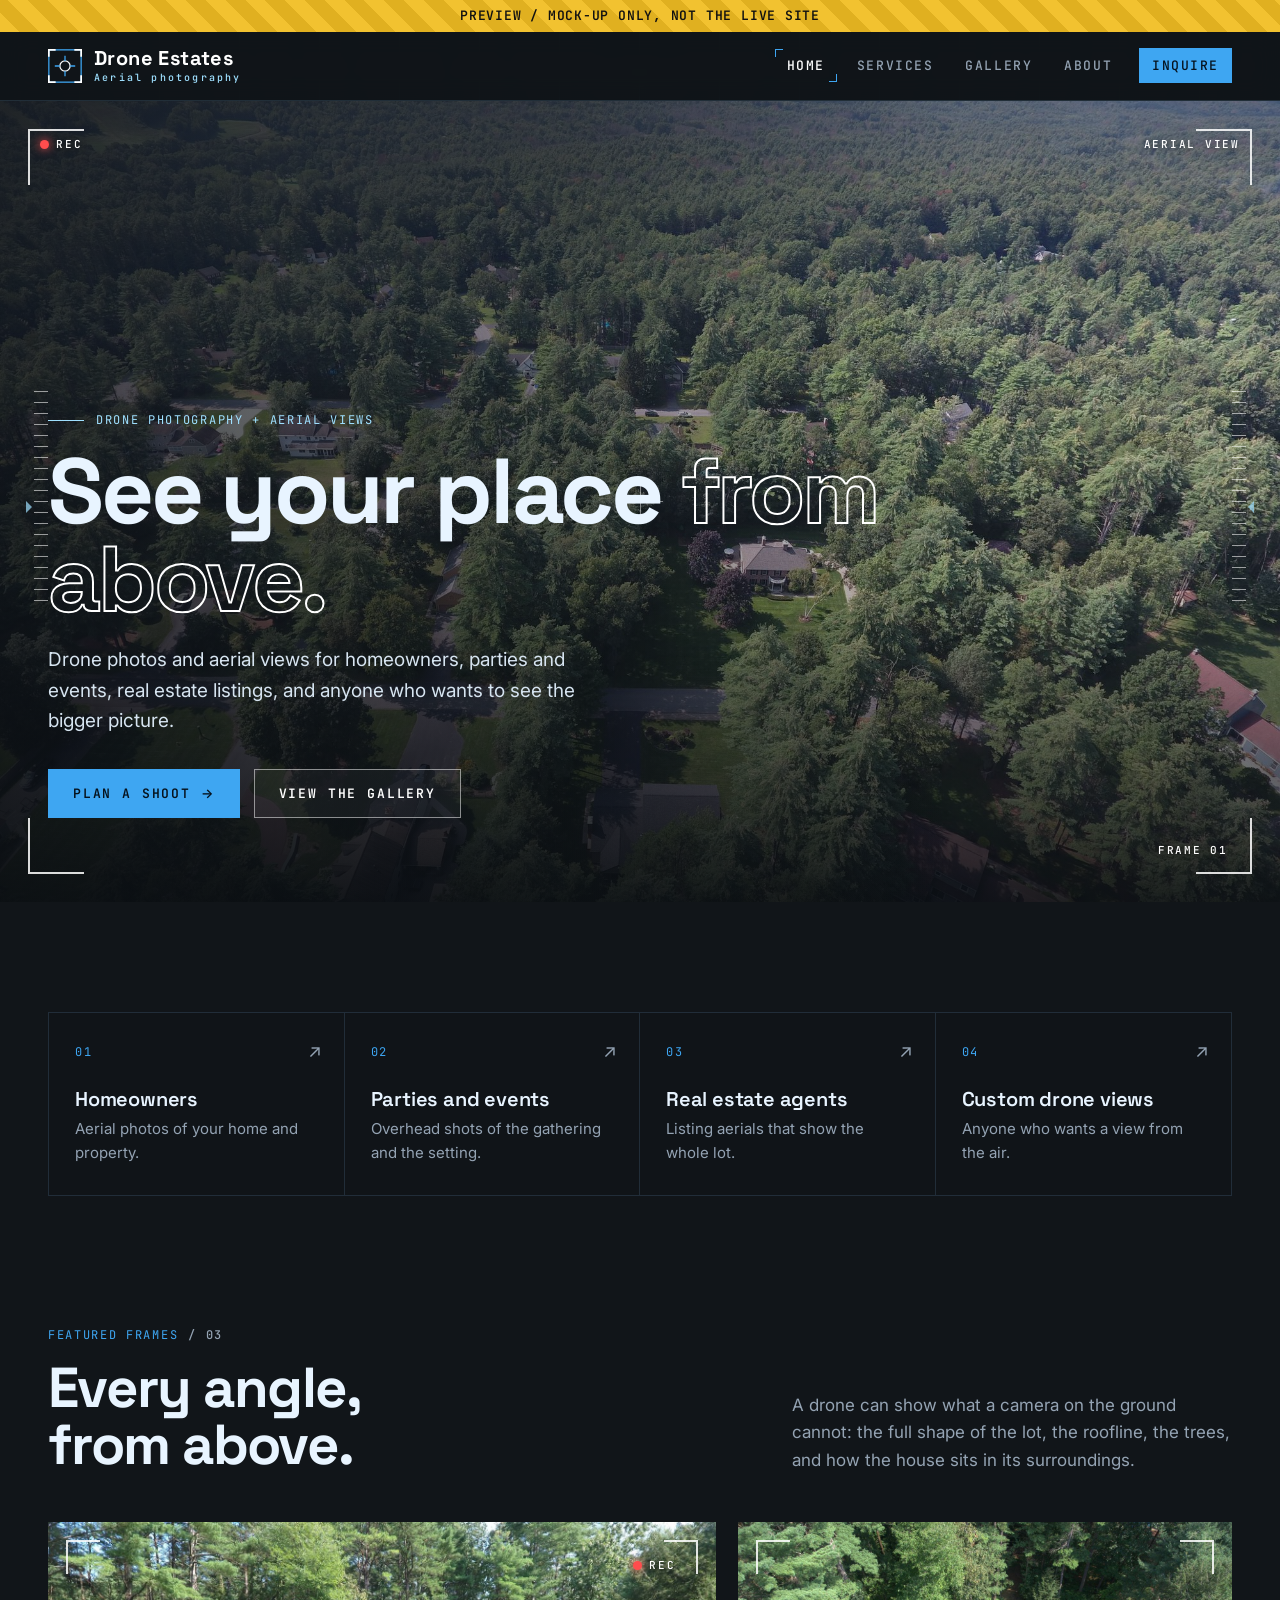
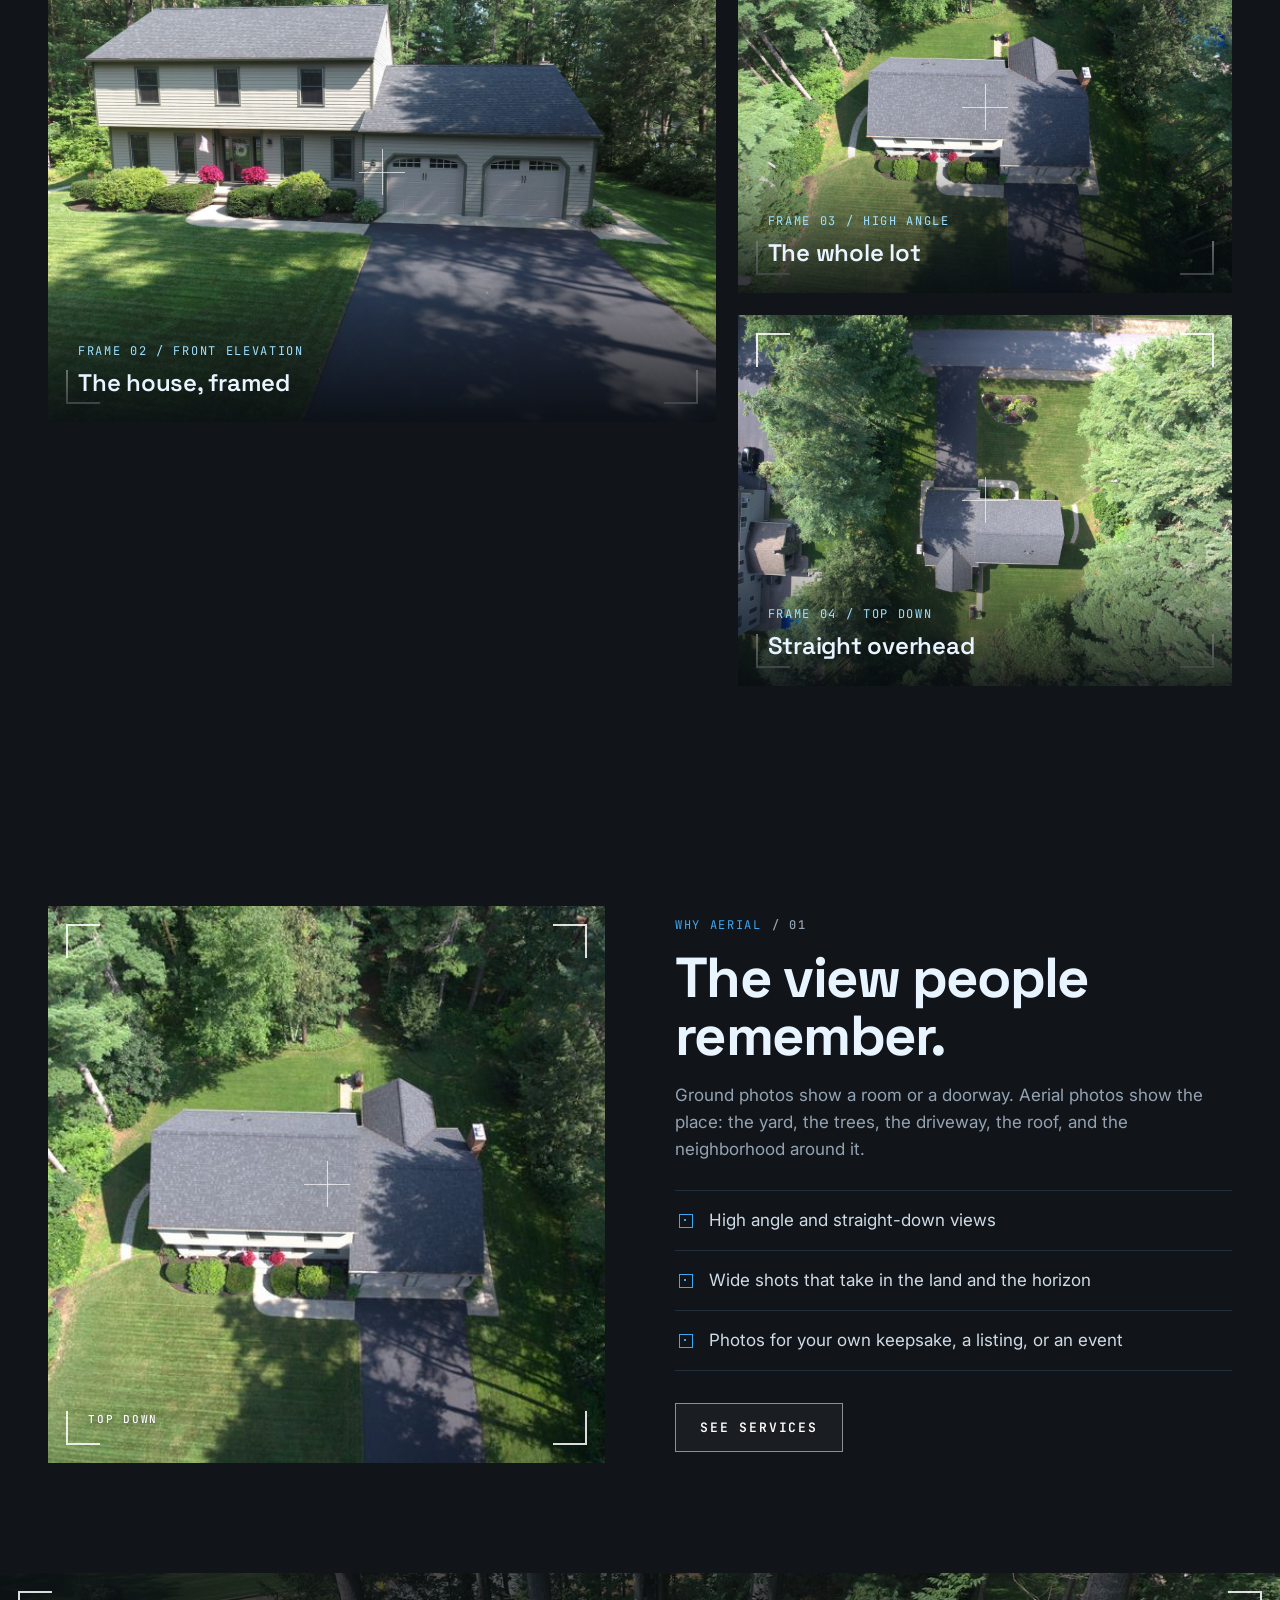
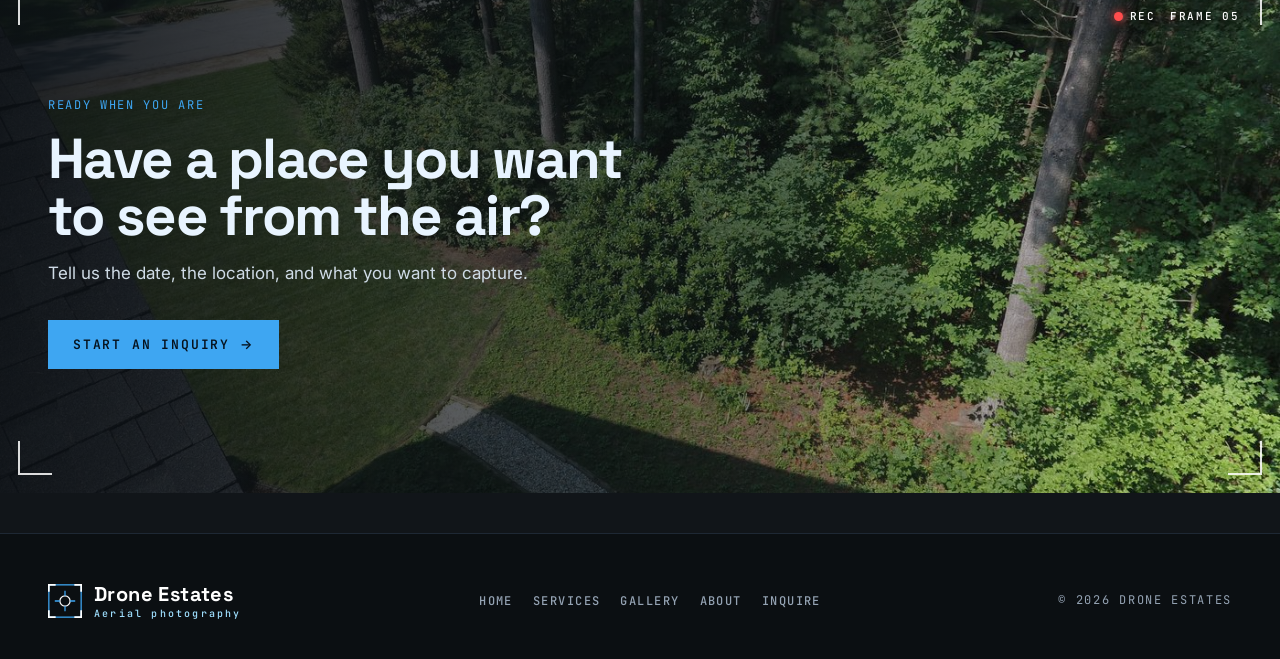
==== index.html @ 14569a76 "Drone Estates preview: viewfinder design, 5 pages, example drone photos" ====
<!doctype html>
<html lang="en">
<head>
<meta name="robots" content="noindex, nofollow">
<meta charset="utf-8">
<meta name="viewport" content="width=device-width, initial-scale=1">
<title>Drone Estates | Drone photos and aerial views</title>
<meta name="description" content="Drone photos and aerial views for homeowners, events, and real estate.">
<link rel="preconnect" href="https://fonts.googleapis.com">
<link rel="preconnect" href="https://fonts.gstatic.com" crossorigin>
<link href="https://fonts.googleapis.com/css2?family=Inter:wght@400;500;600&family=JetBrains+Mono:wght@500;600;700&family=Space+Grotesk:wght@500;600;700&display=swap" rel="stylesheet">
<link rel="stylesheet" href="css/style.css">
</head>
<body>
<div class="preview-banner">PREVIEW / MOCK-UP ONLY, NOT THE LIVE SITE</div>
<header class="site-head"><div class="wrap">
<a class="brand" href="index.html"><svg viewBox="0 0 40 40" fill="none" aria-hidden="true"><rect x="1" y="1" width="38" height="38" stroke="#3ea6f2" stroke-width="1.5"/><path d="M1 9V1h8M31 1h8v8M39 31v8h-8M9 39H1v-8" stroke="#fff" stroke-width="2"/><circle cx="20" cy="20" r="6" stroke="#fff" stroke-width="1.5"/><path d="M20 8v6M20 26v6M8 20h6M26 20h6" stroke="#3ea6f2" stroke-width="1.5"/></svg><span>Drone Estates<small>Aerial photography</small></span></a>
<input type="checkbox" id="mt" class="menu-toggle"><label for="mt" class="menu-btn" aria-label="Menu"><span></span></label>
<nav class="nav"><a href="index.html" class="on">Home</a><a href="services.html">Services</a><a href="gallery.html">Gallery</a><a href="about.html">About</a><a href="inquire.html" class="cta">Inquire</a></nav>
</div></header>
<main>

<section class="hero vf" style="padding:0">
<img src="img/hero.jpg" alt="Aerial view over a wooded neighborhood with mountains on the horizon">
<div class="brk"><i></i><i></i><i></i><i></i></div><div class="xh"></div>
<div class="hud tl mono"><span class="rec">Rec</span></div>
<div class="hud tr mono"><span>Aerial view</span></div>
<div class="hud br mono"><span>Frame 01</span></div>
<div class="scale"></div><div class="scale scale-l"></div>
<div class="hero-copy"><div class="wrap">
<div class="kicker mono">Drone photography + aerial views</div>
<h1>See your place <em>from above.</em></h1>
<p class="lead">Drone photos and aerial views for homeowners, parties and events, real estate listings, and anyone who wants to see the bigger picture.</p>
<div class="btns"><a class="btn" href="inquire.html">Plan a shoot <span class="arr">&rarr;</span></a><a class="btn ghost" href="gallery.html">View the gallery</a></div>
</div></div>
</section>

<section>
<div class="wrap">
<div class="strip rv">
<a href="services.html#homeowners"><span class="n mono">01</span><h3>Homeowners</h3><p>Aerial photos of your home and property.</p></a>
<a href="services.html#events"><span class="n mono">02</span><h3>Parties and events</h3><p>Overhead shots of the gathering and the setting.</p></a>
<a href="services.html#agents"><span class="n mono">03</span><h3>Real estate agents</h3><p>Listing aerials that show the whole lot.</p></a>
<a href="services.html#custom"><span class="n mono">04</span><h3>Custom drone views</h3><p>Anyone who wants a view from the air.</p></a>
</div>
</div>
</section>

<section style="padding-top:20px">
<div class="wrap">
<div class="sec-head rv"><div><div class="eyebrow mono">Featured frames <b>/ 03</b></div><h2>Every angle,<br>from above.</h2></div>
<p>A drone can show what a camera on the ground cannot: the full shape of the lot, the roofline, the trees, and how the house sits in its surroundings.</p></div>
<div class="feat rv">
<div class="vf"><img src="img/front.jpg" alt="Front view of a two-story home with a two-car garage and green lawn" loading="lazy"><div class="thirds"></div><div class="brk"><i></i><i></i><i></i><i></i></div><div class="xh"></div><div class="hud tr mono"><span class="rec">Rec</span></div><div class="cap"><span class="mono">Frame 02 / Front elevation</span><h3>The house, framed</h3></div></div>
<div class="stack">
<div class="vf"><img src="img/overhead.jpg" alt="High angle drone view of a home surrounded by tall trees" loading="lazy"><div class="thirds"></div><div class="brk"><i></i><i></i><i></i><i></i></div><div class="xh"></div><div class="cap"><span class="mono">Frame 03 / High angle</span><h3>The whole lot</h3></div></div>
<div class="vf"><img src="img/topdown.jpg" alt="Straight-down drone view of a roof, driveway and yard" loading="lazy"><div class="thirds"></div><div class="brk"><i></i><i></i><i></i><i></i></div><div class="xh"></div><div class="cap"><span class="mono">Frame 04 / Top down</span><h3>Straight overhead</h3></div></div>
</div>
</div>
</div>
</section>

<section>
<div class="wrap split">
<div class="rv"><div class="vf"><img src="img/overhead-sm.jpg" alt="Overhead view of a house, lawn and driveway" loading="lazy"><div class="thirds"></div><div class="brk"><i></i><i></i><i></i><i></i></div><div class="xh"></div><div class="hud bl mono"><span>Top down</span></div></div></div>
<div class="rv">
<div class="eyebrow mono">Why aerial <b>/ 01</b></div>
<h2>The view people remember.</h2>
<p style="color:var(--mute);margin-top:18px">Ground photos show a room or a doorway. Aerial photos show the place: the yard, the trees, the driveway, the roof, and the neighborhood around it.</p>
<ul class="checks">
<li>High angle and straight-down views</li>
<li>Wide shots that take in the land and the horizon</li>
<li>Photos for your own keepsake, a listing, or an event</li>
</ul>
<div class="btns"><a class="btn ghost" href="services.html">See services</a></div>
</div>
</div>
</section>

<section class="band">
<div class="vf"><img src="img/canopy.jpg" alt="View from above a roofline into tall trees" loading="lazy"><div class="thirds"></div><div class="brk"><i></i><i></i><i></i><i></i></div><div class="xh"></div><div class="hud tr mono"><span class="rec">Rec</span><span>Frame 05</span></div><div class="inner"><div class="wrap"><div class="eyebrow mono">Ready when you are</div><h2>Have a place you want to see from the air?</h2><p>Tell us the date, the location, and what you want to capture.</p><div class="btns"><a class="btn" href="inquire.html">Start an inquiry <span class="arr">&rarr;</span></a></div></div></div></div>
</section>

</main>
<footer class="site-foot"><div class="wrap">
<a class="brand" href="index.html"><svg viewBox="0 0 40 40" fill="none" aria-hidden="true"><rect x="1" y="1" width="38" height="38" stroke="#3ea6f2" stroke-width="1.5"/><path d="M1 9V1h8M31 1h8v8M39 31v8h-8M9 39H1v-8" stroke="#fff" stroke-width="2"/><circle cx="20" cy="20" r="6" stroke="#fff" stroke-width="1.5"/><path d="M20 8v6M20 26v6M8 20h6M26 20h6" stroke="#3ea6f2" stroke-width="1.5"/></svg><span>Drone Estates<small>Aerial photography</small></span></a>
<nav><a href="index.html">Home</a><a href="services.html">Services</a><a href="gallery.html">Gallery</a><a href="about.html">About</a><a href="inquire.html">Inquire</a></nav>
<span class="mono">&copy; 2026 Drone Estates</span>
</div></footer>
<script>
const io=new IntersectionObserver(es=>es.forEach(e=>{if(e.isIntersecting){e.target.classList.add('in');io.unobserve(e.target)}}),{threshold:.12});
document.querySelectorAll('.rv').forEach(el=>io.observe(el));
</script>
</body>
</html>
---- css/style.css ----
:root{
  --char:#111519; --char-2:#171c22; --char-3:#1f262e; --line:rgba(140,200,255,.14);
  --sky:#3ea6f2; --sky-2:#7cc8ff; --sky-deep:#0b4f80; --ice:#e8f4ff; --mute:#94a3b3;
  --hud:#9fe0ff; --rec:#ff4d4d;
  --sans:'Inter',system-ui,-apple-system,Segoe UI,Roboto,sans-serif;
  --disp:'Space Grotesk','Inter',system-ui,sans-serif;
  --mono:'JetBrains Mono',ui-monospace,SFMono-Regular,Menlo,monospace;
  --max:1240px;
}
*{box-sizing:border-box;margin:0;padding:0}
html{scroll-behavior:smooth}
body{background:var(--char);color:var(--ice);font-family:var(--sans);font-size:17px;line-height:1.6;-webkit-font-smoothing:antialiased;
  background-image:linear-gradient(var(--line) 1px,transparent 1px),linear-gradient(90deg,var(--line) 1px,transparent 1px);
  background-size:80px 80px;background-attachment:fixed;background-position:-1px -1px}
body::before{content:"";position:fixed;inset:0;background:radial-gradient(ellipse at 50% 0%,rgba(17,21,25,.2),var(--char) 75%);pointer-events:none;z-index:-1}
img{display:block;max-width:100%}
a{color:var(--sky-2);text-decoration:none}
a:hover{color:#fff}
.wrap{max-width:var(--max);margin:0 auto;padding:0 28px}
.mono{font-family:var(--mono);font-size:12px;letter-spacing:.14em;text-transform:uppercase}

/* preview banner */
.preview-banner{background:repeating-linear-gradient(45deg,#f2c230 0 14px,#e0b020 14px 28px);color:#111;text-align:center;font:600 13px/1.2 var(--mono);letter-spacing:.06em;padding:8px 12px;position:relative;z-index:60}

/* header */
.site-head{position:sticky;top:0;z-index:50;background:rgba(17,21,25,.82);backdrop-filter:blur(12px);-webkit-backdrop-filter:blur(12px);border-bottom:1px solid var(--line)}
.site-head .wrap{display:flex;align-items:center;justify-content:space-between;height:68px}
.brand{display:flex;align-items:center;gap:12px;color:#fff;font:700 20px/1 var(--disp);letter-spacing:.02em}
.brand svg{width:34px;height:34px}
.brand small{display:block;font:500 10px/1 var(--mono);letter-spacing:.22em;color:var(--hud);margin-top:5px}
.nav{display:flex;gap:6px;align-items:center}
.nav a{color:var(--mute);font:500 13px/1 var(--mono);letter-spacing:.12em;text-transform:uppercase;padding:10px 12px;border:1px solid transparent;position:relative}
.nav a:hover,.nav a.on{color:#fff}
.nav a.on::before,.nav a.on::after{content:"";position:absolute;width:7px;height:7px;border-color:var(--sky);border-style:solid}
.nav a.on::before{left:0;top:0;border-width:1px 0 0 1px}
.nav a.on::after{right:0;bottom:0;border-width:0 1px 1px 0}
.nav a.cta{color:#06121d;background:var(--sky);border-color:var(--sky);margin-left:8px}
.nav a.cta:hover{background:var(--sky-2)}
.menu-toggle{display:none}
.menu-btn{display:none;cursor:pointer;width:40px;height:40px;border:1px solid var(--line);align-items:center;justify-content:center}
.menu-btn span,.menu-btn span::before,.menu-btn span::after{display:block;width:18px;height:2px;background:#fff;position:relative}
.menu-btn span::before,.menu-btn span::after{content:"";position:absolute;left:0}
.menu-btn span::before{top:-6px}.menu-btn span::after{top:6px}

/* viewfinder frame */
.vf{position:relative;overflow:hidden}
.vf>img{width:100%;height:100%;object-fit:cover}
.vf .brk{position:absolute;inset:18px;pointer-events:none;z-index:2}
.vf .brk i{position:absolute;width:34px;height:34px;border:0 solid rgba(255,255,255,.85)}
.vf .brk i:nth-child(1){left:0;top:0;border-width:2px 0 0 2px}
.vf .brk i:nth-child(2){right:0;top:0;border-width:2px 2px 0 0}
.vf .brk i:nth-child(3){left:0;bottom:0;border-width:0 0 2px 2px}
.vf .brk i:nth-child(4){right:0;bottom:0;border-width:0 2px 2px 0}
.vf .xh{position:absolute;left:50%;top:50%;width:46px;height:46px;transform:translate(-50%,-50%);z-index:2;pointer-events:none;opacity:.75}
.vf .xh::before,.vf .xh::after{content:"";position:absolute;background:rgba(255,255,255,.9)}
.vf .xh::before{left:50%;top:0;bottom:0;width:1px}
.vf .xh::after{top:50%;left:0;right:0;height:1px}
.vf .thirds{position:absolute;inset:0;z-index:1;pointer-events:none;opacity:0;transition:opacity .35s;
  background:linear-gradient(90deg,transparent calc(33.33% - .5px),rgba(255,255,255,.35) calc(33.33% - .5px),rgba(255,255,255,.35) calc(33.33% + .5px),transparent calc(33.33% + .5px),transparent calc(66.66% - .5px),rgba(255,255,255,.35) calc(66.66% - .5px),rgba(255,255,255,.35) calc(66.66% + .5px),transparent calc(66.66% + .5px)),
  linear-gradient(180deg,transparent calc(33.33% - .5px),rgba(255,255,255,.35) calc(33.33% - .5px),rgba(255,255,255,.35) calc(33.33% + .5px),transparent calc(33.33% + .5px),transparent calc(66.66% - .5px),rgba(255,255,255,.35) calc(66.66% - .5px),rgba(255,255,255,.35) calc(66.66% + .5px),transparent calc(66.66% + .5px))}
.vf:hover .thirds{opacity:1}
.vf>img{transition:transform 1.2s cubic-bezier(.2,.7,.2,1)}
.vf:hover>img{transform:scale(1.035)}
.hud{position:absolute;z-index:3;font:500 11px/1 var(--mono);letter-spacing:.16em;text-transform:uppercase;color:#fff;text-shadow:0 1px 6px rgba(0,0,0,.6);display:flex;gap:14px;align-items:center}
.hud.tl{left:34px;top:32px}.hud.tr{right:34px;top:32px}.hud.bl{left:34px;bottom:32px}.hud.br{right:34px;bottom:32px}
.rec{display:inline-flex;align-items:center;gap:7px}
.rec::before{content:"";width:9px;height:9px;border-radius:50%;background:var(--rec);box-shadow:0 0 10px var(--rec);animation:blink 1.6s steps(2,start) infinite}
@keyframes blink{to{visibility:hidden}}

/* hero */
.hero{position:relative;height:calc(100vh - 68px - 31px);min-height:620px;max-height:980px}
.hero.vf>img{position:absolute;inset:0}
.hero::after{content:"";position:absolute;inset:0;z-index:1;background:linear-gradient(180deg,rgba(10,14,18,.35) 0%,rgba(10,14,18,.05) 35%,rgba(10,14,18,.25) 60%,rgba(10,14,18,.92) 100%)}
.hero .brk{inset:28px}
.hero .brk i{width:56px;height:56px}
.hero-copy{position:absolute;z-index:4;left:0;right:0;bottom:84px}
.hero-copy .kicker{color:var(--hud);margin-bottom:18px;display:flex;align-items:center;gap:12px}
.hero-copy .kicker::before{content:"";width:36px;height:1px;background:var(--hud)}
.hero h1{font:700 clamp(44px,7.2vw,104px)/.95 var(--disp);letter-spacing:-.035em;max-width:900px}
.hero h1 em{font-style:normal;color:transparent;-webkit-text-stroke:1.5px #fff}
.hero p.lead{max-width:560px;margin-top:22px;font-size:19px;color:#d6e4f0}
.btns{display:flex;flex-wrap:wrap;gap:14px;margin-top:32px}
.btn{display:inline-flex;align-items:center;gap:10px;font:600 13px/1 var(--mono);letter-spacing:.14em;text-transform:uppercase;padding:17px 24px;border:1px solid var(--sky);color:#06121d;background:var(--sky);transition:all .2s}
.btn:hover{background:var(--sky-2);border-color:var(--sky-2);color:#06121d}
.btn.ghost{background:rgba(255,255,255,.04);color:#fff;border-color:rgba(255,255,255,.5)}
.btn.ghost:hover{background:#fff;color:#06121d}
.btn .arr{font-family:var(--sans)}
.hero .scale{position:absolute;right:34px;top:50%;transform:translateY(-50%);z-index:3;height:220px;width:14px;
  background:repeating-linear-gradient(180deg,rgba(255,255,255,.8) 0 1px,transparent 1px 11px);opacity:.7}
.hero .scale::after{content:"";position:absolute;right:-8px;top:50%;border:6px solid transparent;border-right-color:var(--hud)}
.hero .scale-l{left:34px;right:auto}
.hero .scale-l::after{left:-8px;right:auto;border-right-color:transparent;border-left-color:var(--hud)}

/* sections */
section{padding:110px 0;position:relative}
.sec-head{display:flex;justify-content:space-between;align-items:end;gap:40px;margin-bottom:48px;flex-wrap:wrap}
.eyebrow{color:var(--sky);display:flex;gap:10px;align-items:center;margin-bottom:14px}
.eyebrow b{color:var(--mute);font-weight:500}
h2{font:700 clamp(34px,4.4vw,58px)/1.02 var(--disp);letter-spacing:-.03em}
h3{font:600 24px/1.15 var(--disp);letter-spacing:-.01em}
.sec-head p{max-width:440px;color:var(--mute)}
.page-hero{padding:90px 0 60px;border-bottom:1px solid var(--line)}
.page-hero h1{font:700 clamp(44px,6.4vw,88px)/.98 var(--disp);letter-spacing:-.035em}
.page-hero p{max-width:620px;color:var(--mute);margin-top:18px;font-size:19px}

/* strip of quick services */
.strip{display:grid;grid-template-columns:repeat(4,1fr);border:1px solid var(--line);background:rgba(17,21,25,.7)}
.strip a{padding:30px 26px;border-right:1px solid var(--line);color:var(--ice);transition:background .2s;position:relative}
.strip a:last-child{border-right:0}
.strip a:hover{background:var(--char-3)}
.strip .n{color:var(--sky);display:block;margin-bottom:26px}
.strip h3{font-size:20px;margin-bottom:6px}
.strip p{color:var(--mute);font-size:15px}
.strip a::after{content:"\2197";position:absolute;right:22px;top:24px;color:var(--mute);font-size:18px}

/* featured */
.feat{display:grid;grid-template-columns:1.35fr 1fr;gap:22px}
.feat .vf{aspect-ratio:4/3}
.feat .stack{display:grid;grid-template-rows:1fr 1fr;gap:22px}
.feat .stack .vf{aspect-ratio:auto}
.cap{position:absolute;z-index:3;left:0;right:0;bottom:0;padding:60px 30px 26px;background:linear-gradient(transparent,rgba(8,12,16,.85))}
.cap h3{margin-top:6px}
.cap .mono{color:var(--hud)}

/* split */
.split{display:grid;grid-template-columns:1fr 1fr;gap:70px;align-items:center}
.split .vf{aspect-ratio:1/1}
.checks{list-style:none;margin-top:26px;border-top:1px solid var(--line)}
.checks li{padding:16px 0 16px 34px;border-bottom:1px solid var(--line);position:relative;color:#cfdbe6}
.checks li::before{content:"";position:absolute;left:4px;top:23px;width:12px;height:12px;border:1px solid var(--sky)}
.checks li::after{content:"";position:absolute;left:9px;top:28px;width:2px;height:2px;background:var(--sky)}

/* cta band */
.band{position:relative;padding:0}
.band .vf{height:520px}
.band .vf::after{content:"";position:absolute;inset:0;background:linear-gradient(90deg,rgba(10,14,18,.92) 0%,rgba(10,14,18,.55) 55%,rgba(10,14,18,.15) 100%);z-index:1}
.band .inner{position:absolute;inset:0;z-index:4;display:flex;align-items:center}
.band h2{max-width:620px}
.band p{max-width:500px;color:#cfdbe6;margin-top:16px}

/* services cards */
.cards{display:grid;grid-template-columns:repeat(2,1fr);gap:24px}
.card{background:var(--char-2);border:1px solid var(--line);display:flex;flex-direction:column;transition:border-color .25s,transform .25s}
.card:hover{border-color:rgba(62,166,242,.55);transform:translateY(-3px)}
.card .vf{aspect-ratio:16/10}
.card .body{padding:30px 30px 34px}
.card .num{color:var(--sky);margin-bottom:14px;display:block}
.card h3{font-size:28px;margin-bottom:10px}
.card p{color:var(--mute)}
.card ul{list-style:none;margin-top:18px;display:flex;flex-wrap:wrap;gap:8px}
.card li{font:500 11px/1 var(--mono);letter-spacing:.12em;text-transform:uppercase;padding:8px 10px;border:1px solid var(--line);color:#c8d6e3}
.ph-note{display:inline-block;margin-top:10px;font:500 11px/1.4 var(--mono);letter-spacing:.08em;color:#f2c230}

.steps{display:grid;grid-template-columns:repeat(3,1fr);gap:0;border:1px solid var(--line);margin-top:10px}
.step{padding:34px 30px;border-right:1px solid var(--line);background:rgba(17,21,25,.7)}
.step:last-child{border-right:0}
.step .mono{color:var(--sky)}
.step h3{margin:18px 0 8px}
.step p{color:var(--mute);font-size:15px}

/* gallery */
.gallery{display:grid;grid-template-columns:repeat(6,1fr);grid-auto-rows:230px;gap:14px}
.gallery .vf{cursor:zoom-in;grid-column:span 2}
.gallery .vf.wide{grid-column:span 4;grid-row:span 2}
.gallery .vf.tall{grid-row:span 2}
.gallery .vf .brk{inset:12px}
.gallery .vf .brk i{width:20px;height:20px}
.gallery .vf .xh{width:28px;height:28px;opacity:0;transition:opacity .3s}
.gallery .vf:hover .xh{opacity:.8}
.gallery .hud.bl{left:22px;bottom:20px}
.lb{position:fixed;inset:0;z-index:100;background:rgba(6,9,12,.94);display:none;align-items:center;justify-content:center;padding:40px}
.lb.open{display:flex}
.lb img{max-height:86vh;max-width:92vw;border:1px solid var(--line)}
.lb .x{position:absolute;top:22px;right:26px;color:#fff;font:500 13px/1 var(--mono);letter-spacing:.14em;cursor:pointer;background:none;border:1px solid rgba(255,255,255,.4);padding:10px 14px}
.lb .lbcap{position:absolute;bottom:22px;left:0;right:0;text-align:center;color:var(--hud)}

/* placeholder box */
.placeholder{border:2px dashed #f2c230;background:rgba(242,194,48,.06);padding:34px;position:relative}
.placeholder .tag{position:absolute;top:-13px;left:24px;background:#f2c230;color:#111;font:700 11px/1 var(--mono);letter-spacing:.16em;padding:7px 10px}
.placeholder h3{margin-bottom:10px}
.placeholder p,.placeholder li{color:#d9d2b8}
.placeholder ul{margin:12px 0 0 20px}

/* form */
.form-grid{display:grid;grid-template-columns:1.3fr .8fr;gap:50px;align-items:start}
form.inq{background:var(--char-2);border:1px solid var(--line);padding:36px;position:relative}
.fields{display:grid;grid-template-columns:1fr 1fr;gap:18px}
.f{display:flex;flex-direction:column;gap:8px}
.f.full{grid-column:1/-1}
.f label{font:500 11px/1 var(--mono);letter-spacing:.16em;text-transform:uppercase;color:var(--mute)}
.f input,.f select,.f textarea{font:inherit;font-size:16px;color:var(--ice);background:var(--char);border:1px solid var(--line);padding:14px 14px;border-radius:0;outline:none}
.f textarea{min-height:140px;resize:vertical}
.f input:disabled,.f select:disabled,.f textarea:disabled{opacity:.6;cursor:not-allowed}
form.inq .btn[disabled]{opacity:.5;cursor:not-allowed;margin-top:24px}
.form-note{margin-bottom:24px;border-left:3px solid #f2c230;padding:12px 16px;background:rgba(242,194,48,.07);color:#e9dfb9;font-size:15px}
.side .vf{aspect-ratio:4/5;margin-bottom:24px}
.side .contact{border:1px solid var(--line);padding:24px;background:var(--char-2)}

/* footer */
.site-foot{border-top:1px solid var(--line);padding:50px 0 40px;margin-top:40px;background:rgba(12,15,18,.9)}
.site-foot .wrap{display:flex;justify-content:space-between;gap:30px;flex-wrap:wrap;align-items:center}
.site-foot .mono{color:var(--mute)}
.site-foot nav{display:flex;gap:20px;flex-wrap:wrap}
.site-foot nav a{color:var(--mute);font:500 12px/1 var(--mono);letter-spacing:.12em;text-transform:uppercase}
.site-foot nav a:hover{color:#fff}

/* reveal */
.rv{opacity:0;transform:translateY(24px);transition:opacity .8s ease,transform .8s ease}
.rv.in{opacity:1;transform:none}

@media (max-width:980px){
  .strip{grid-template-columns:1fr 1fr}
  .strip a:nth-child(2){border-right:0}
  .strip a:nth-child(-n+2){border-bottom:1px solid var(--line)}
  .feat,.split,.form-grid{grid-template-columns:1fr}
  .split{gap:40px}
  .cards{grid-template-columns:1fr}
  .steps{grid-template-columns:1fr}
  .step{border-right:0;border-bottom:1px solid var(--line)}
  .gallery{grid-template-columns:repeat(2,1fr);grid-auto-rows:200px}
  .gallery .vf,.gallery .vf.tall{grid-column:span 1;grid-row:span 1}
  .gallery .vf.wide{grid-column:span 2;grid-row:span 1}
}
@media (max-width:820px){
  .menu-btn{display:flex}
  .nav{position:absolute;top:68px;left:0;right:0;flex-direction:column;align-items:stretch;gap:0;background:var(--char);border-bottom:1px solid var(--line);display:none;padding:10px 20px 20px}
  .nav a{padding:16px 6px;border-bottom:1px solid var(--line)}
  .nav a.cta{margin:14px 0 0;text-align:center;justify-content:center}
  .menu-toggle:checked ~ .nav{display:flex}
}
@media (max-width:600px){
  body{font-size:16px}
  .wrap{padding:0 20px}
  section{padding:76px 0}
  .hero{height:auto;min-height:640px}
  .hero-copy{bottom:56px}
  .hero .brk{inset:14px}.hero .brk i{width:32px;height:32px}
  .hud.tl{left:26px;top:26px}.hud.tr{right:26px;top:26px}
  .hud.br,.hero .scale{display:none}
  .hero p.lead{font-size:17px}
  .strip{grid-template-columns:1fr}
  .strip a{border-right:0;border-bottom:1px solid var(--line)}
  .fields{grid-template-columns:1fr}
  form.inq{padding:24px}
  .band .vf{height:560px}
  .band .vf::after{background:linear-gradient(180deg,rgba(10,14,18,.5),rgba(10,14,18,.92))}
  .gallery{grid-template-columns:1fr;grid-auto-rows:240px}
  .gallery .vf.wide{grid-column:span 1}
  .card .body{padding:24px}
  .brand small{display:none}
}
@media (prefers-reduced-motion:reduce){.rv{opacity:1;transform:none;transition:none}.rec::before{animation:none}.vf>img{transition:none}}
/* refinements */
.hero::after{background:linear-gradient(90deg,rgba(10,14,18,.78) 0%,rgba(10,14,18,.45) 45%,rgba(10,14,18,0) 75%),linear-gradient(180deg,rgba(10,14,18,.45) 0%,rgba(10,14,18,0) 30%,rgba(10,14,18,.2) 60%,rgba(10,14,18,.9) 100%)}
.hero h1 em{-webkit-text-stroke:2px #fff;text-shadow:none}
.hero .hud.tl{left:52px;top:46px}.hero .hud.tr{right:52px;top:46px}.hero .hud.br{right:52px;bottom:46px}
.hero .xh{opacity:.5}
.band .inner .wrap{width:100%}
.band .xh{display:none}
.vf .hud.tl{left:40px;top:38px}.vf .hud.tr{right:40px;top:38px}.vf .hud.bl{left:40px;bottom:38px}
@media (max-width:600px){.hero .hud.tl{left:30px;top:30px}.hero .hud.tr{right:30px;top:30px}}
@media (max-width:600px){.hero .xh{display:none}}
.gallery .vf.pano{grid-column:1/-1;grid-row:span 1}
@media (max-width:980px){.gallery .vf.pano{grid-column:1/-1}}
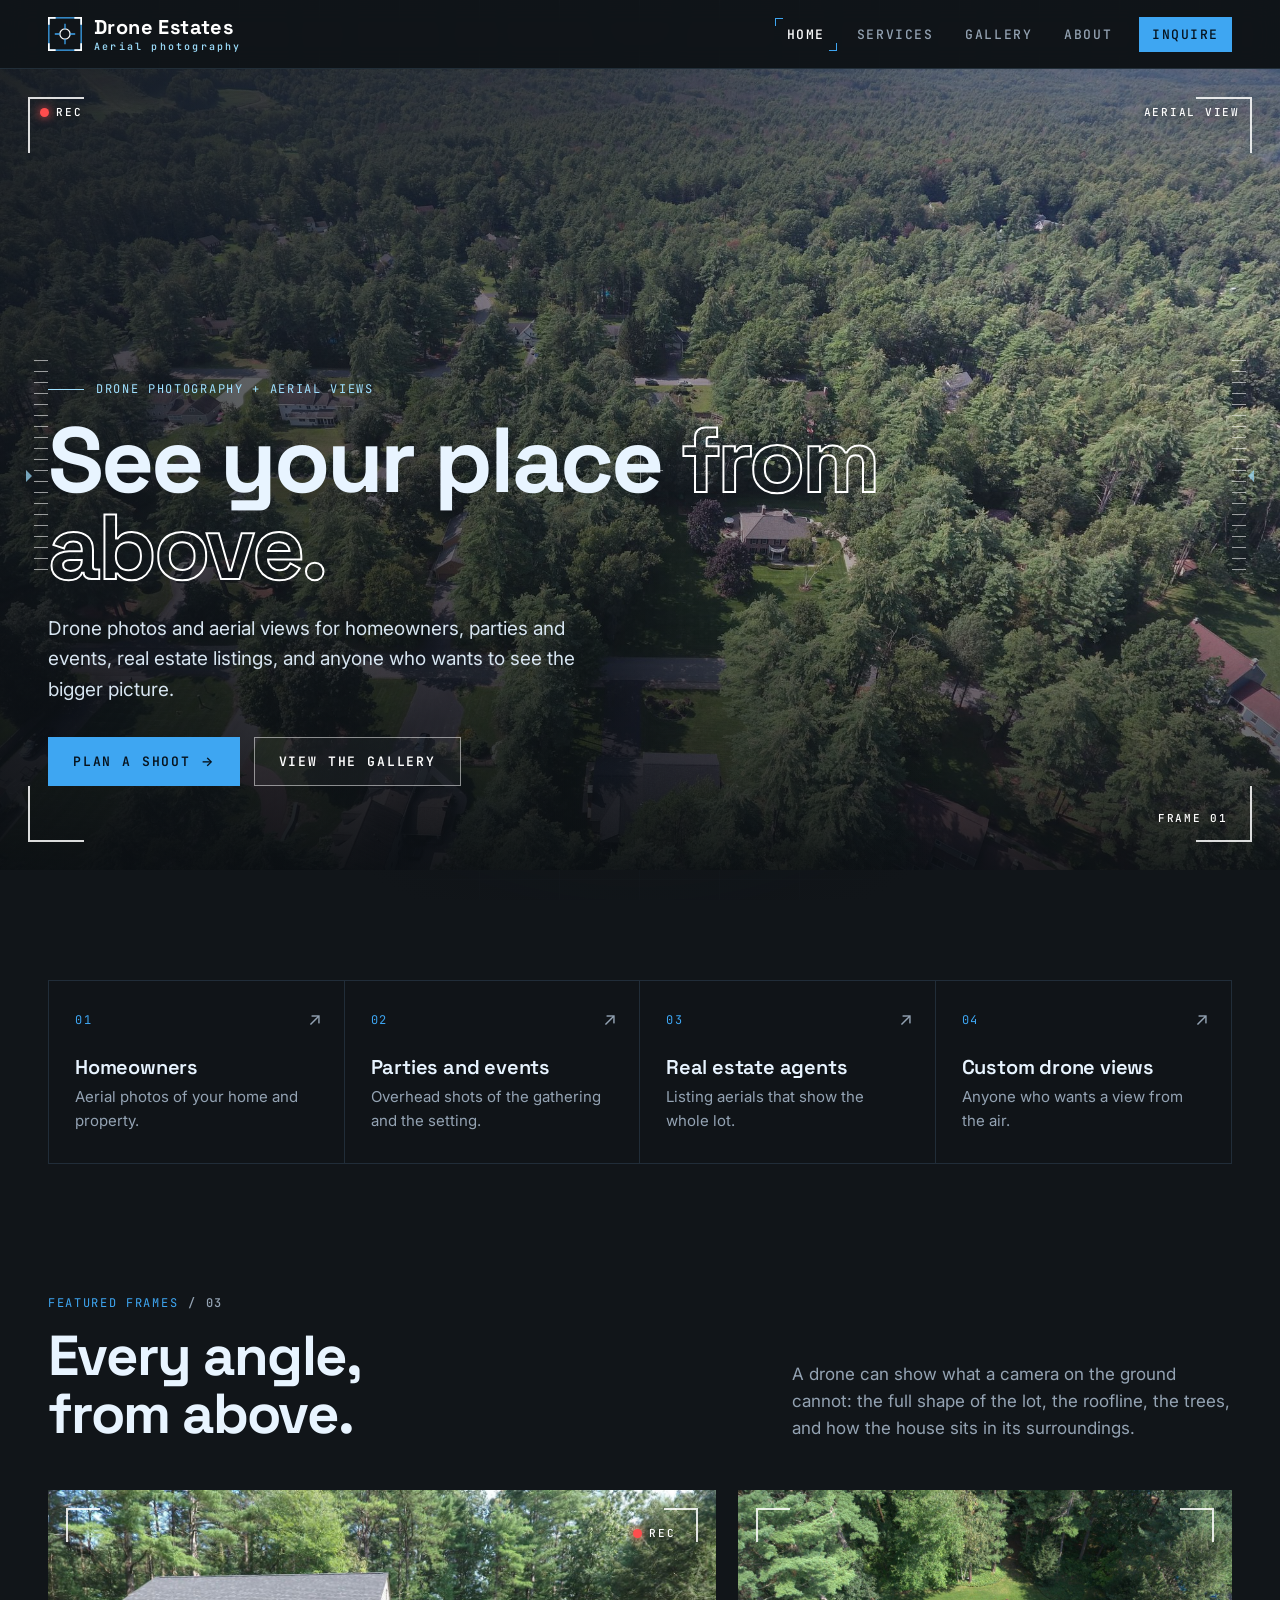
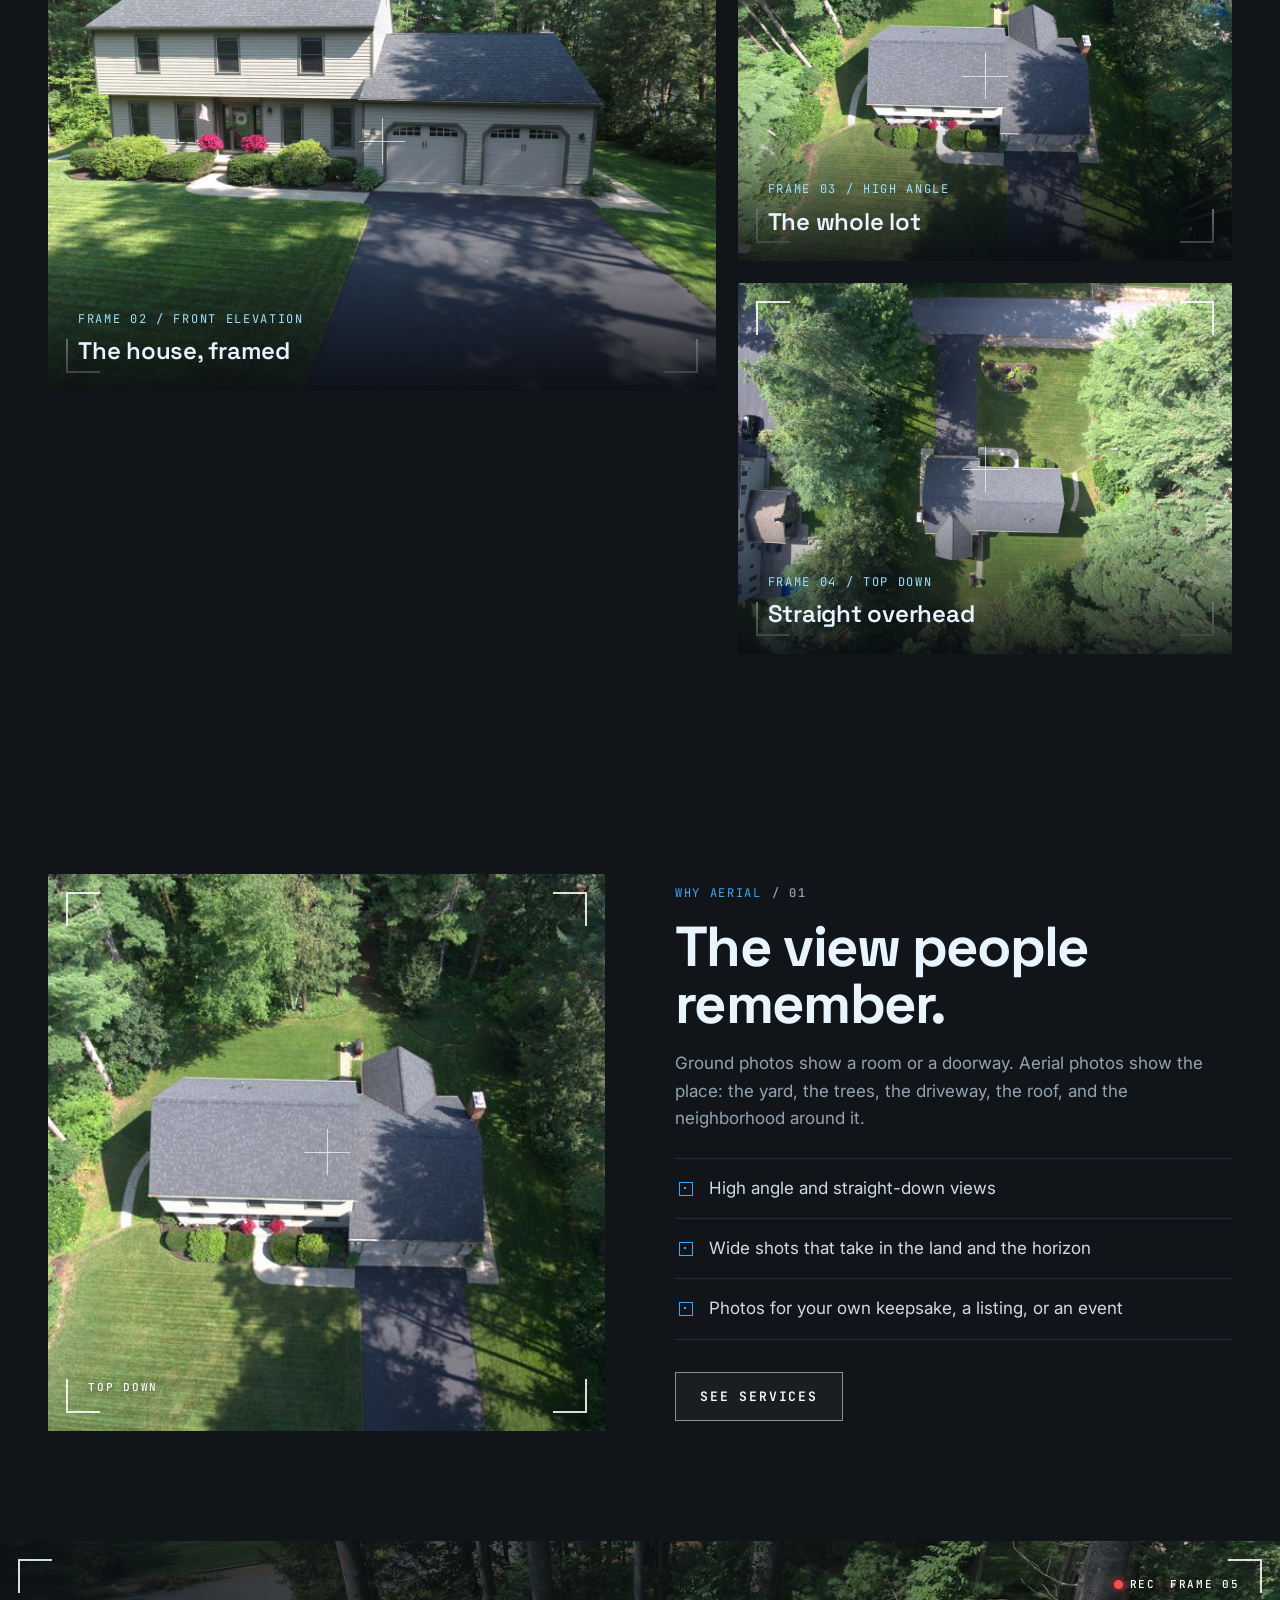
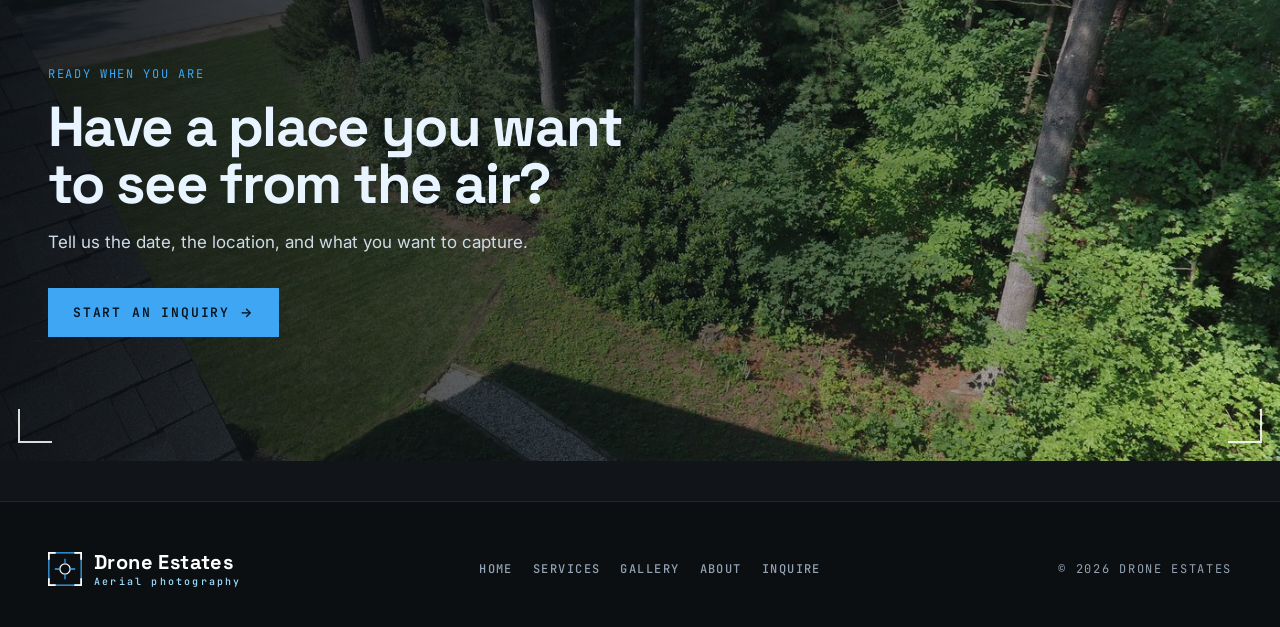
==== commit 30d591ed: "Go live: remove preview banner and noindex, add CNAME droneestates.com" ====
--- a/index.html
+++ b/index.html
@@ -1,7 +1,6 @@
 <!doctype html>
 <html lang="en">
 <head>
-<meta name="robots" content="noindex, nofollow">
 <meta charset="utf-8">
 <meta name="viewport" content="width=device-width, initial-scale=1">
 <title>Drone Estates | Drone photos and aerial views</title>
@@ -12,7 +11,6 @@
 <link rel="stylesheet" href="css/style.css">
 </head>
 <body>
-<div class="preview-banner">PREVIEW / MOCK-UP ONLY, NOT THE LIVE SITE</div>
 <header class="site-head"><div class="wrap">
 <a class="brand" href="index.html"><svg viewBox="0 0 40 40" fill="none" aria-hidden="true"><rect x="1" y="1" width="38" height="38" stroke="#3ea6f2" stroke-width="1.5"/><path d="M1 9V1h8M31 1h8v8M39 31v8h-8M9 39H1v-8" stroke="#fff" stroke-width="2"/><circle cx="20" cy="20" r="6" stroke="#fff" stroke-width="1.5"/><path d="M20 8v6M20 26v6M8 20h6M26 20h6" stroke="#3ea6f2" stroke-width="1.5"/></svg><span>Drone Estates<small>Aerial photography</small></span></a>
 <input type="checkbox" id="mt" class="menu-toggle"><label for="mt" class="menu-btn" aria-label="Menu"><span></span></label>
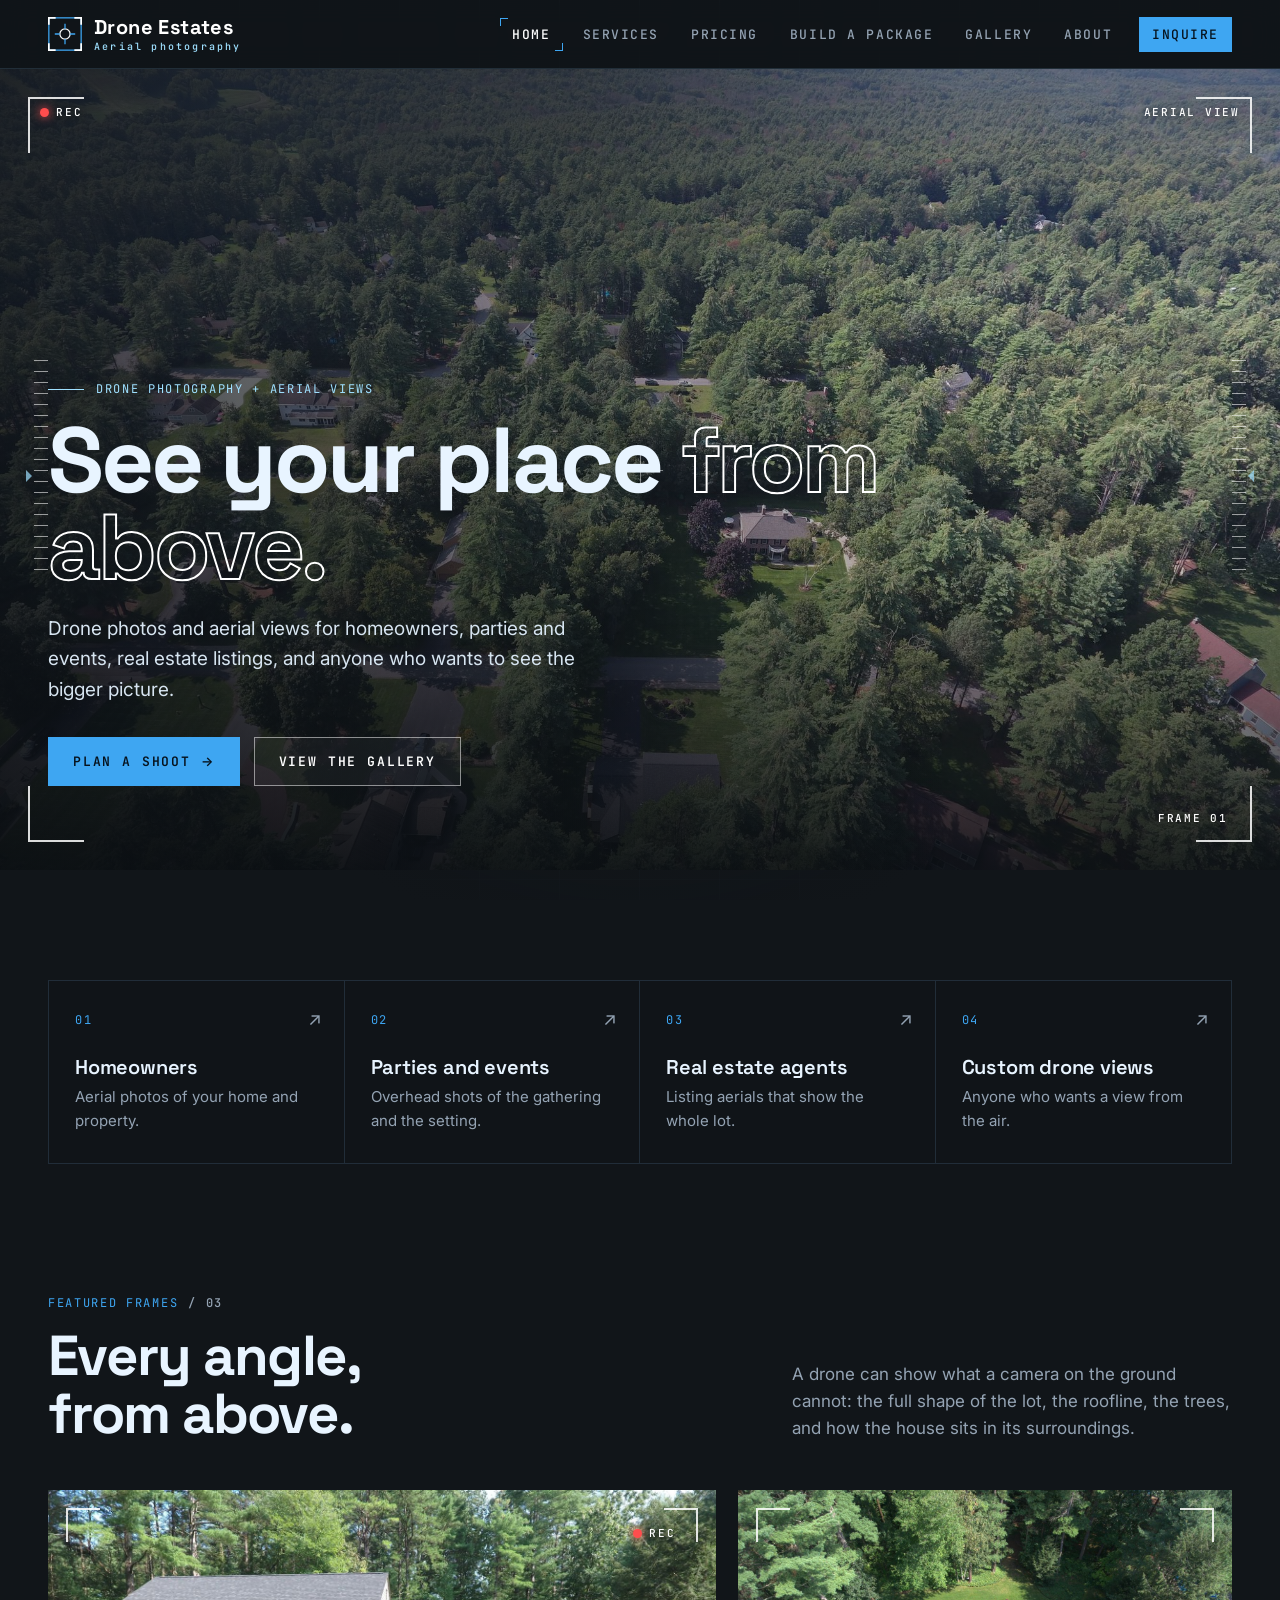
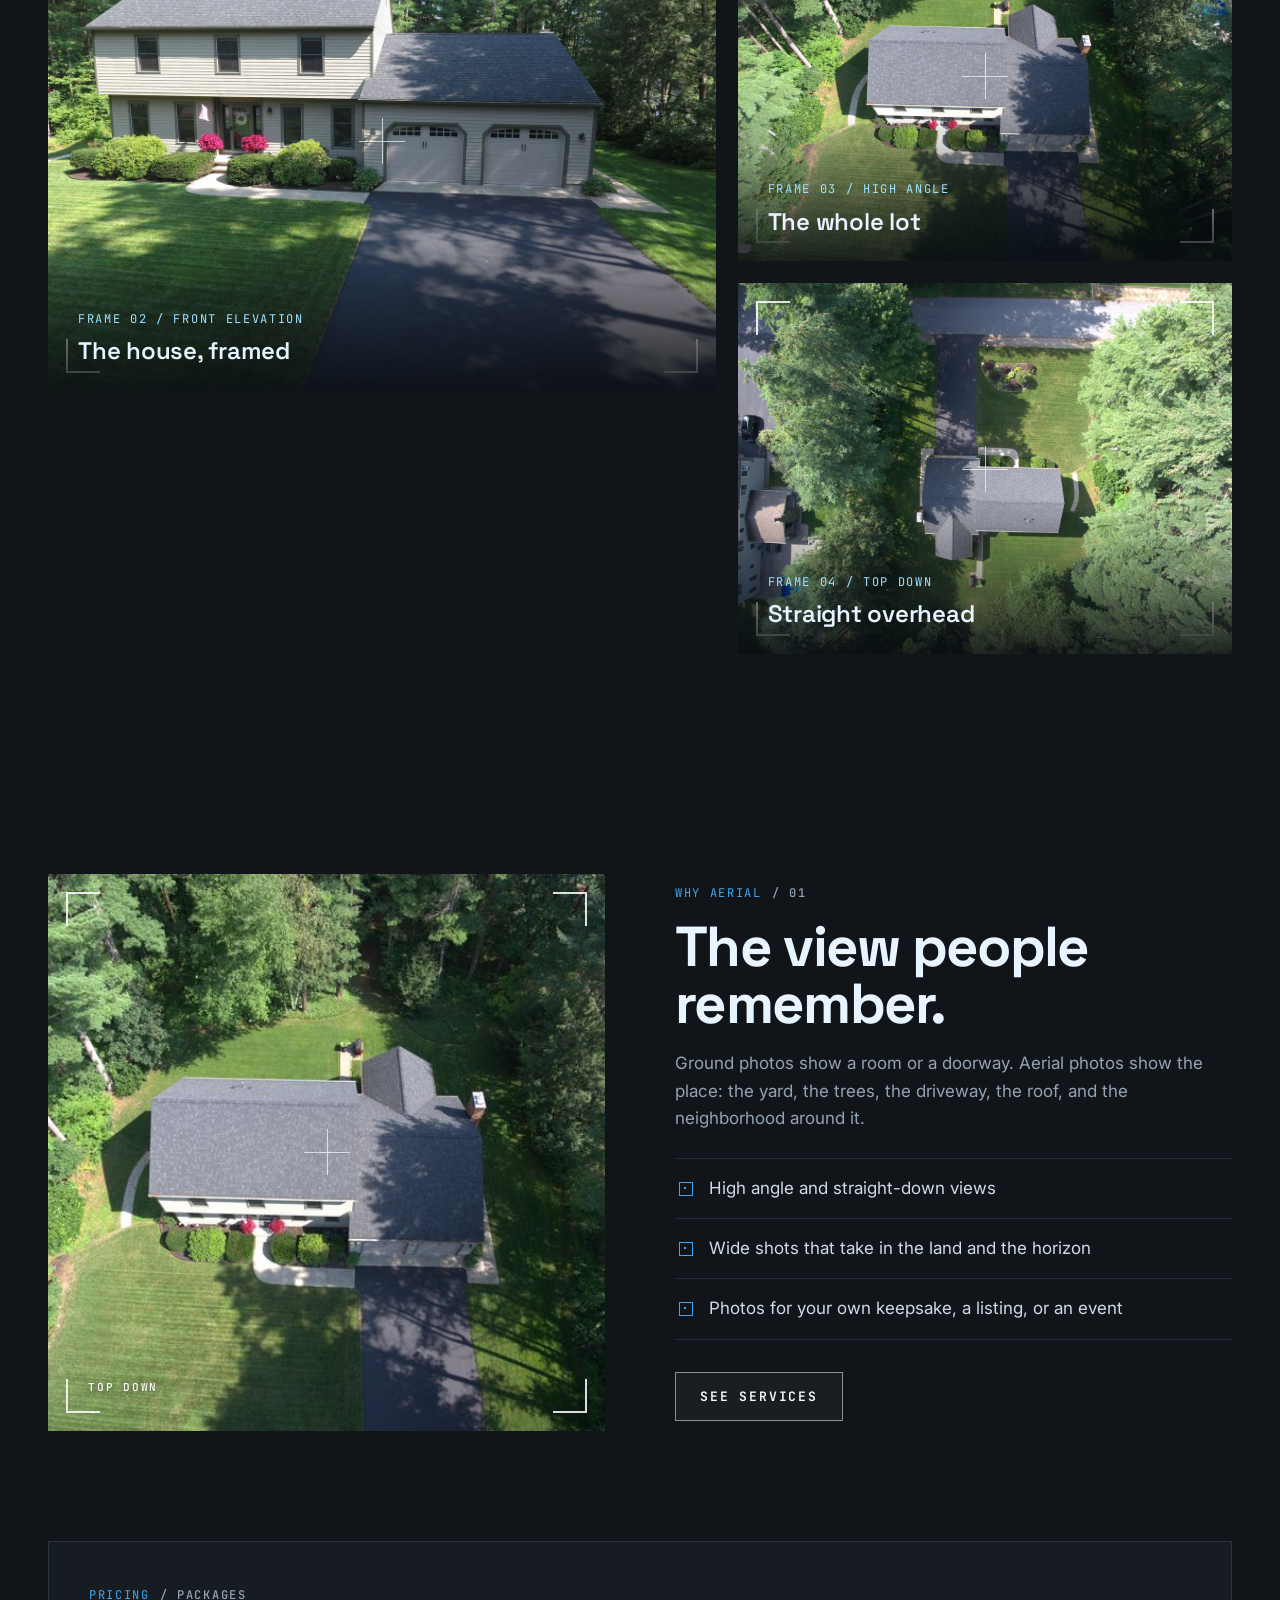
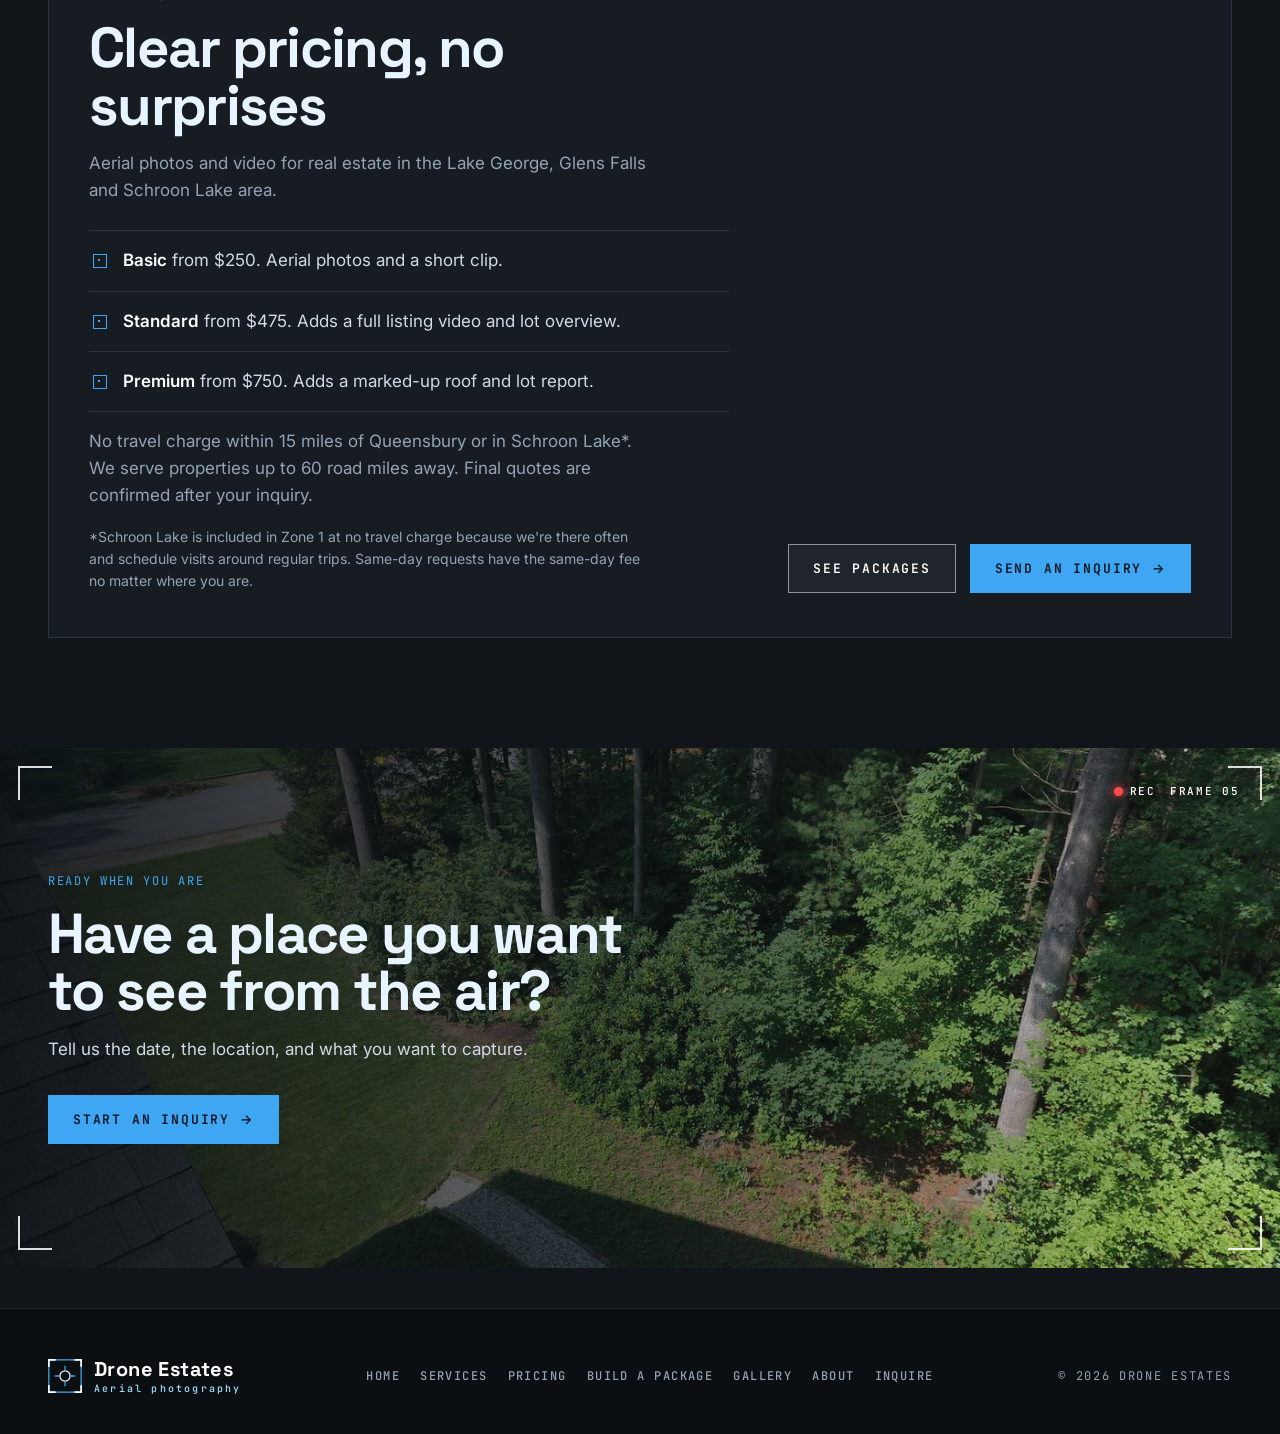
==== commit 1a1d9a76: "Add Pricing and Build a package pages, Schroon Lake in Zone 1 (no travel charge, footnote), sitemap" ====
--- a/index.html
+++ b/index.html
@@ -9,12 +9,34 @@
 <link rel="preconnect" href="https://fonts.gstatic.com" crossorigin>
 <link href="https://fonts.googleapis.com/css2?family=Inter:wght@400;500;600&family=JetBrains+Mono:wght@500;600;700&family=Space+Grotesk:wght@500;600;700&display=swap" rel="stylesheet">
 <link rel="stylesheet" href="css/style.css">
+<link rel="icon" href="favicon.svg" type="image/svg+xml">
+<link rel="icon" href="favicon.png" sizes="32x32">
+<link rel="apple-touch-icon" href="apple-touch-icon.png">
+<link rel="canonical" href="https://droneestates.com/">
+<meta property="og:type" content="website">
+<meta property="og:site_name" content="Drone Estates">
+<meta property="og:title" content="Drone Estates | Drone photos and aerial views">
+<meta property="og:description" content="Drone photos and aerial views for homeowners, events, and real estate.">
+<meta property="og:url" content="https://droneestates.com/">
+<meta property="og:image" content="https://droneestates.com/img/hero.jpg">
+<meta name="twitter:card" content="summary_large_image">
+<script type="application/ld+json">
+{
+  "@context": "https://schema.org",
+  "@type": "ProfessionalService",
+  "name": "Drone Estates",
+  "url": "https://droneestates.com/",
+  "description": "Drone photos and aerial views for homeowners, events, and real estate.",
+  "image": "https://droneestates.com/img/hero.jpg",
+  "serviceType": "Aerial photography and video"
+}
+</script>
 </head>
 <body>
 <header class="site-head"><div class="wrap">
 <a class="brand" href="index.html"><svg viewBox="0 0 40 40" fill="none" aria-hidden="true"><rect x="1" y="1" width="38" height="38" stroke="#3ea6f2" stroke-width="1.5"/><path d="M1 9V1h8M31 1h8v8M39 31v8h-8M9 39H1v-8" stroke="#fff" stroke-width="2"/><circle cx="20" cy="20" r="6" stroke="#fff" stroke-width="1.5"/><path d="M20 8v6M20 26v6M8 20h6M26 20h6" stroke="#3ea6f2" stroke-width="1.5"/></svg><span>Drone Estates<small>Aerial photography</small></span></a>
 <input type="checkbox" id="mt" class="menu-toggle"><label for="mt" class="menu-btn" aria-label="Menu"><span></span></label>
-<nav class="nav"><a href="index.html" class="on">Home</a><a href="services.html">Services</a><a href="gallery.html">Gallery</a><a href="about.html">About</a><a href="inquire.html" class="cta">Inquire</a></nav>
+<nav class="nav"><a href="index.html" class="on">Home</a><a href="services.html">Services</a><a href="pricing.html">Pricing</a><a href="build.html">Build a package</a><a href="gallery.html">Gallery</a><a href="about.html">About</a><a href="inquire.html" class="cta">Inquire</a></nav>
 </div></header>
 <main>
 
@@ -75,6 +97,24 @@
 </div>
 </section>
 
+<section class="price-teaser" style="padding-top:0">
+<div class="wrap">
+<div class="teaser rv">
+<div class="teaser-copy"><div class="eyebrow mono">Pricing <b>/ Packages</b></div>
+<h2>Clear pricing, no surprises</h2>
+<p>Aerial photos and video for real estate in the Lake George, Glens Falls and Schroon Lake area.</p>
+<ul class="checks">
+<li><b>Basic</b> from $250. Aerial photos and a short clip.</li>
+<li><b>Standard</b> from $475. Adds a full listing video and lot overview.</li>
+<li><b>Premium</b> from $750. Adds a marked-up roof and lot report.</li>
+</ul>
+<p>No travel charge within 15 miles of Queensbury or in Schroon Lake*. We serve properties up to 60 road miles away. Final quotes are confirmed after your inquiry.</p>
+<p style="font-size:14px">*Schroon Lake is included in Zone 1 at no travel charge because we're there often and schedule visits around regular trips. Same-day requests have the same-day fee no matter where you are.</p></div>
+<div class="btns"><a class="btn ghost" href="pricing.html">See packages</a><a class="btn" href="inquire.html">Send an inquiry <span class="arr">&rarr;</span></a></div>
+</div>
+</div>
+</section>
+
 <section class="band">
 <div class="vf"><img src="img/canopy.jpg" alt="View from above a roofline into tall trees" loading="lazy"><div class="thirds"></div><div class="brk"><i></i><i></i><i></i><i></i></div><div class="xh"></div><div class="hud tr mono"><span class="rec">Rec</span><span>Frame 05</span></div><div class="inner"><div class="wrap"><div class="eyebrow mono">Ready when you are</div><h2>Have a place you want to see from the air?</h2><p>Tell us the date, the location, and what you want to capture.</p><div class="btns"><a class="btn" href="inquire.html">Start an inquiry <span class="arr">&rarr;</span></a></div></div></div></div>
 </section>
@@ -82,7 +122,7 @@
 </main>
 <footer class="site-foot"><div class="wrap">
 <a class="brand" href="index.html"><svg viewBox="0 0 40 40" fill="none" aria-hidden="true"><rect x="1" y="1" width="38" height="38" stroke="#3ea6f2" stroke-width="1.5"/><path d="M1 9V1h8M31 1h8v8M39 31v8h-8M9 39H1v-8" stroke="#fff" stroke-width="2"/><circle cx="20" cy="20" r="6" stroke="#fff" stroke-width="1.5"/><path d="M20 8v6M20 26v6M8 20h6M26 20h6" stroke="#3ea6f2" stroke-width="1.5"/></svg><span>Drone Estates<small>Aerial photography</small></span></a>
-<nav><a href="index.html">Home</a><a href="services.html">Services</a><a href="gallery.html">Gallery</a><a href="about.html">About</a><a href="inquire.html">Inquire</a></nav>
+<nav><a href="index.html">Home</a><a href="services.html">Services</a><a href="pricing.html">Pricing</a><a href="build.html">Build a package</a><a href="gallery.html">Gallery</a><a href="about.html">About</a><a href="inquire.html">Inquire</a></nav>
 <span class="mono">&copy; 2026 Drone Estates</span>
 </div></footer>
 <script>
--- a/css/style.css
+++ b/css/style.css
@@ -262,3 +262,69 @@
 @media (max-width:600px){.hero .xh{display:none}}
 .gallery .vf.pano{grid-column:1/-1;grid-row:span 1}
 @media (max-width:980px){.gallery .vf.pano{grid-column:1/-1}}
+
+/* pricing (preview draft) */
+.ph-inline{color:#f2c230;font-family:var(--mono);font-size:.9em;letter-spacing:.04em}
+.card .from{margin-top:16px;color:var(--ice);font-size:12px}
+.card .from a{margin-left:8px}
+.teaser{display:flex;justify-content:space-between;align-items:center;gap:40px;flex-wrap:wrap;border:1px solid var(--line);background:var(--char-2);padding:44px 40px}
+.teaser p{color:var(--mute);margin-top:16px;max-width:560px}
+.teaser .btns{margin-top:0}
+.tiers{display:grid;grid-template-columns:repeat(3,1fr);gap:24px}
+.tier{background:var(--char-2);border:1px solid var(--line);padding:34px 30px;position:relative;display:flex;flex-direction:column}
+.tier.feat{border-color:var(--sky)}
+.tier .num{color:var(--sky);display:block;margin-bottom:14px}
+.tier h3{font-size:30px}
+.tier .range{font:700 26px/1.25 var(--disp);margin:16px 0 14px;padding-bottom:16px;border-bottom:1px solid var(--line)}
+.tier .range .ph-inline{font:500 12px/1 var(--mono)}
+.tier p{color:var(--mute)}
+.tier .checks{margin-top:18px;flex:1}
+.split-even{display:grid;grid-template-columns:1fr 1fr;gap:60px;align-items:start}
+.zones{width:100%;border-collapse:collapse;margin-top:28px;font-size:12px}
+.zones th,.zones td{text-align:left;padding:14px 12px;border-bottom:1px solid var(--line)}
+.zones th{color:var(--sky);font-weight:600}
+.zones td{color:#cfdbe6}
+.zones td:last-child{color:#f2c230}
+.radius{margin-top:22px;color:var(--ice)}
+.addons{list-style:none;margin-top:28px;border-top:1px solid var(--line)}
+.addons li{display:flex;justify-content:space-between;gap:20px;padding:16px 0;border-bottom:1px solid var(--line);color:#cfdbe6}
+.addons>li>b{font:600 12px/1.6 var(--mono);color:#f2c230;white-space:nowrap}
+.quote-note{border:1px solid var(--line);border-left:3px solid var(--sky);background:var(--char-2);padding:38px 36px}
+.quote-note p{color:var(--mute);margin-top:12px;max-width:720px}
+@media (max-width:980px){.tiers,.split-even{grid-template-columns:1fr}.tiers{gap:30px}}
+@media (max-width:600px){.teaser,.quote-note{padding:28px 22px}.zones th,.zones td{padding:12px 6px}}
+.draft-badge{display:inline-block;margin-left:8px;background:#f2c230;color:#111;font:700 10px/1 var(--mono);letter-spacing:.14em;text-transform:uppercase;padding:6px 9px}
+.teaser{align-items:flex-end}
+.teaser-copy{max-width:640px}
+.teaser .checks li b,.addons .t{color:#fff;font-weight:600}
+.addons .t{display:block;font-family:var(--disp);font-size:18px;margin-bottom:4px}
+.addons li span{color:#cfdbe6}
+.addons>li>b{text-align:right}
+.addons .t{text-align:left}
+.moves{margin-top:40px;border:1px solid var(--line);background:var(--char-2);padding:30px}
+.zones small{display:block;font:400 13px/1.4 var(--sans);color:var(--mute);margin-top:4px;letter-spacing:0;text-transform:none}
+.zones td{font-size:15px;vertical-align:top}
+.zones th{font-size:11px}
+.card .from{margin-top:16px;color:var(--ice);font-size:15px;border-top:1px solid var(--line);padding-top:14px}
+.quote-note .addons{margin-top:18px}
+/* build a package */
+.build-grid{display:grid;grid-template-columns:1.6fr 1fr;gap:32px;align-items:start}
+.bh{margin:28px 0 14px}
+.bh:first-of-type{margin-top:0}
+.opts{display:grid;gap:10px}
+.opts.row3{grid-template-columns:repeat(3,1fr)}
+.opt{display:flex;align-items:center;gap:12px;padding:14px;border:1px solid var(--line);background:var(--char);cursor:pointer;color:#cfdbe6;font-size:15px}
+.opt span{flex:1}
+.opt span b{display:block;color:var(--ice)}
+.opt em{font-style:normal;font-family:var(--mono);color:#f2c230;font-size:13px;white-space:nowrap}
+.opt:has(input:checked){border-color:var(--sky)}
+.opt input[type=radio],.opt input[type=checkbox]{accent-color:var(--sky);width:18px;height:18px}
+.opt input[type=number]{width:72px;font:inherit;font-size:16px;color:var(--ice);background:var(--char-2);border:1px solid var(--line);padding:8px}
+.opt select{font:inherit;font-size:15px;color:var(--ice);background:var(--char-2);border:1px solid var(--line);padding:8px;max-width:50%}
+.fine{color:var(--mute);font-size:13px;margin-top:10px}
+.disclaim{margin:24px 0 8px;border-left:3px solid #f2c230;padding:12px 16px;background:rgba(242,194,48,.07);color:#e9dfb9;font-size:15px}
+.summary{position:sticky;top:90px;background:var(--char-2);border:1px solid var(--line);padding:28px}
+.summary .est{font:700 30px/1.2 var(--mono);color:var(--sky);margin-top:12px}
+.summary .addons{margin-top:18px;font-size:14px}
+.thanks{padding:40px 0 80px}
+@media (max-width:820px){.build-grid{grid-template-columns:minmax(0,1fr)}.build-grid>*{min-width:0}.opt em{white-space:normal}.summary{position:static;order:-1}.opts.row3{grid-template-columns:1fr}.opt{flex-wrap:wrap}.opt select{max-width:100%;width:100%}}
